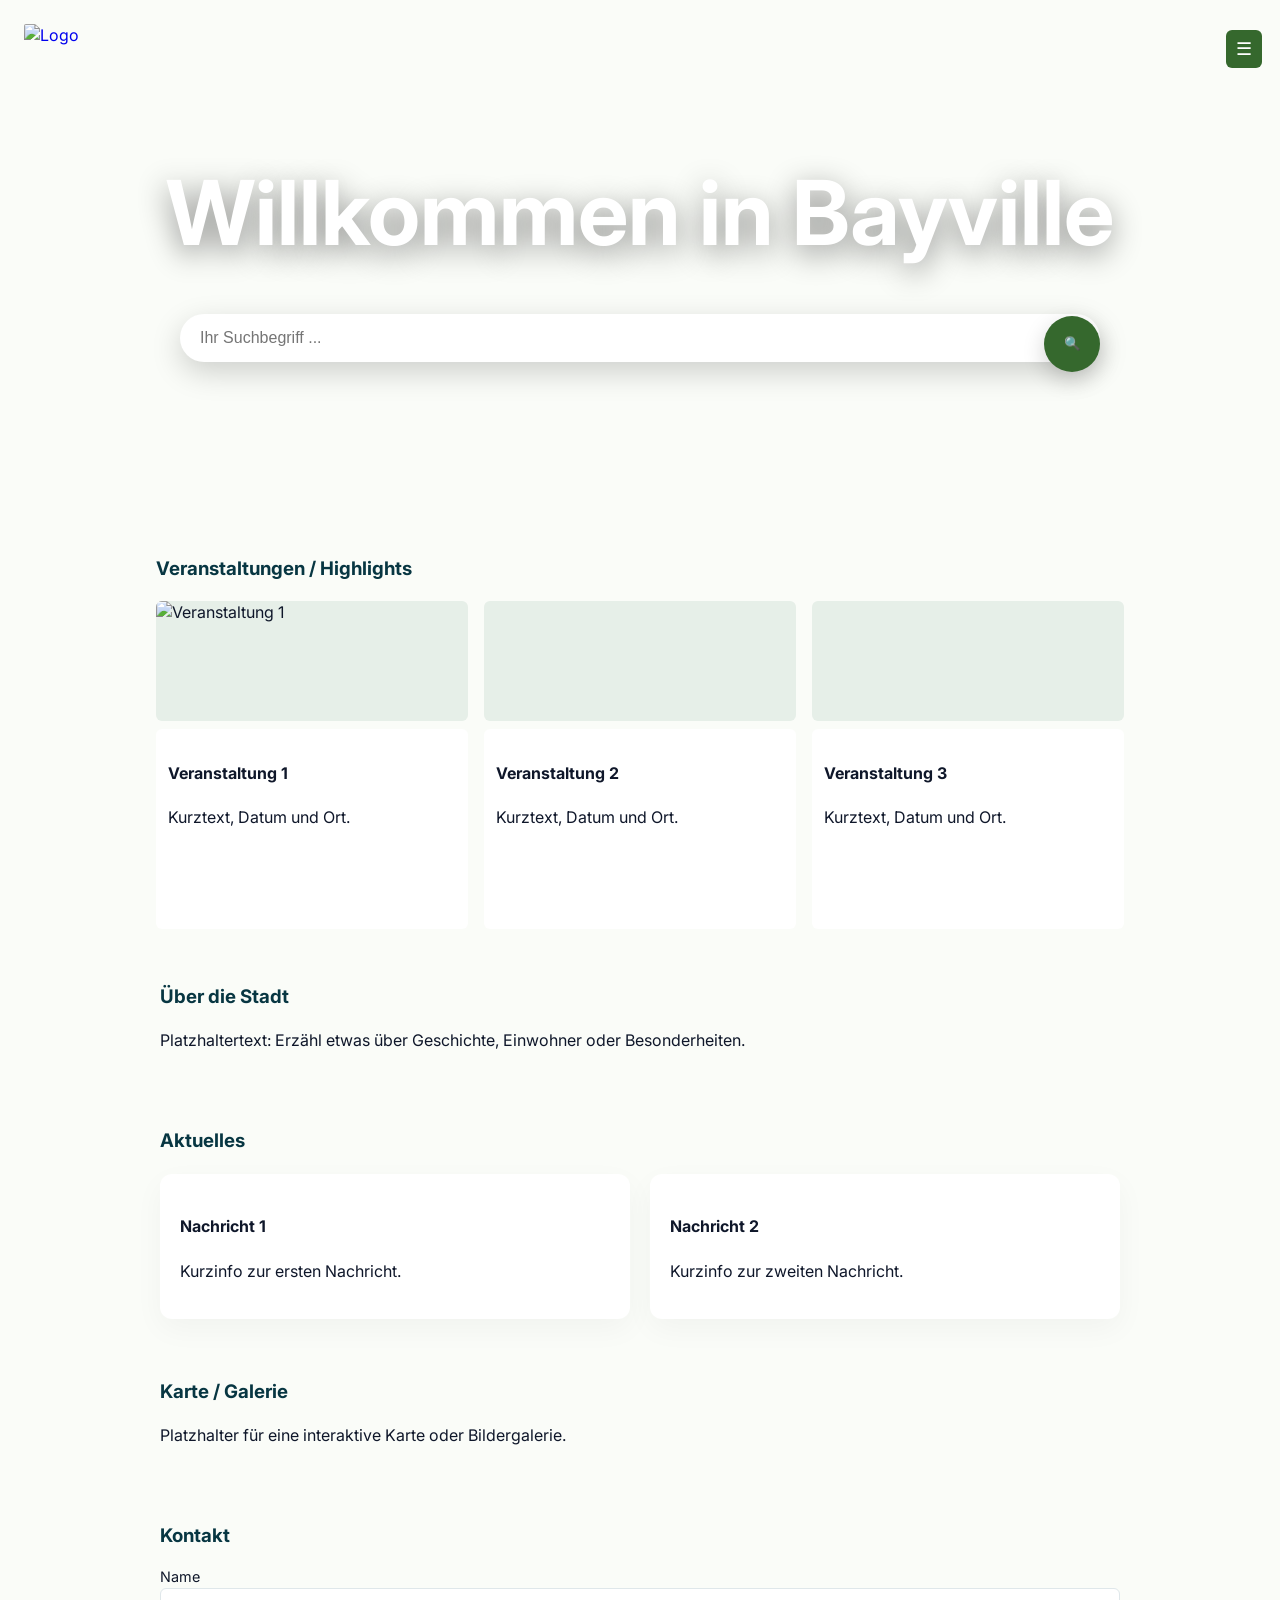
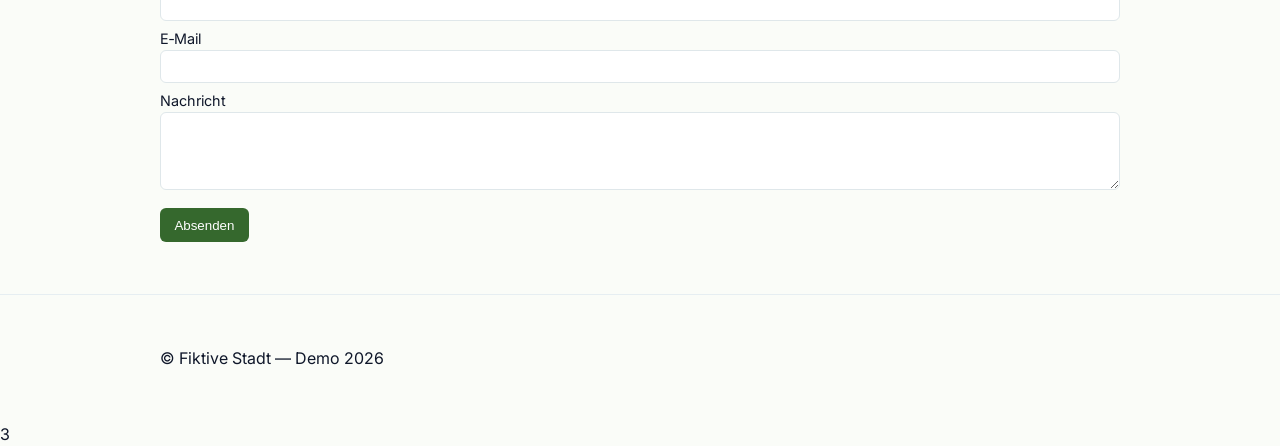
==== index.html @ 268fbe94 "Add files via upload" ====
<!doctype html>
<html lang="de">
  <head>
    <meta charset="utf-8" />
    <meta name="viewport" content="width=device-width,initial-scale=1" />
    <title>Fiktive Stadt — Startseite</title>
    <link rel="icon" href="Assets/Images/ChatGPT Image 23. Feb. 2026, 16_49_13.png">
    <link href="https://fonts.googleapis.com/css2?family=Inter:wght@300;400;600;700&display=swap" rel="stylesheet">
    <link rel="stylesheet" href="css/style.css">
  </head>
  <body>

    <a href="index.html"><img src="Assets/Images/logo.png" class="site-logo" alt="Logo"></a>
    <button class="sidebar-toggle" id="sidebar-toggle" aria-label="Menü öffnen">☰</button>

    <div class="sidebar" id="sidebar" aria-hidden="true">
      <ul>
          <li><a href="#">Stadt/Verwaltung</a>
            <ul>
              <li><a href="dienstleistungen.html">Dienstleistungen von A-Z</a></li>
              <li><a href="bauen_wohnen.html">Bauen und wohnen</a></li>
           </ul>
          </li>
         <li><a href="#">Politik</a>
            <ul>
             <li><a href="pages/schulrat.html">Schulrat</a></li>
            </ul>
          </li>
          <li><a href="pages/daten.html">Daten über die Schule</a></li>
          <li><a href="#">Bauen und Wohnen</a></li>
          <li><a href="gallery.html">Galerie</a></li>
          <li><a href="#">Tourismus</a></li>
          <li><a href="#">Mobilität</a></li>
          <li><a href="pages/veranstaltungen.html">Veranstaltungen</a></li>
     </ul>
    </div>

    <main id="main" class="main-content" role="main">
      <section id="home" class="hero">
        <div class="hero-overlay">
          <h1>Willkommen in Bayville</h1>
          <form class="hero-search" role="search" onsubmit="return false">
            <input id="searchInput" placeholder="Ihr Suchbegriff ..." aria-label="Suche">
            <button>🔍</button>
          </form>
        </div>
      </section>

      <!-- Events als separater Abschnitt (kein Overlap mehr) -->
      <section class="container events-section">
        <h3>Veranstaltungen / Highlights</h3>
        <div class="events-grid">
          <div class="events-item">
            <div class="thumb">
              <img src="Assets/Images/2026-02-21_15.19.19.png" alt="Veranstaltung 1">
            </div>
            <div class="detail">
              <h4>Veranstaltung 1</h4>
              <p>Kurztext, Datum und Ort.</p>
            </div>
          </div>
          <div class="events-item">
            <div class="thumb"></div>
            <div class="detail">
              <h4>Veranstaltung 2</h4>
              <p>Kurztext, Datum und Ort.</p>
            </div>
          </div>
          <div class="events-item">
            <div class="thumb"></div>
            <div class="detail">
              <h4>Veranstaltung 3</h4>
              <p>Kurztext, Datum und Ort.</p>
            </div>
          </div>
        </div>
      </section>

      <section id="about" class="container">
        <h3>Über die Stadt</h3>
        <p>Platzhaltertext: Erzähl etwas über Geschichte, Einwohner oder Besonderheiten.</p>
      </section>

      <section id="news" class="container">
        <h3>Aktuelles</h3>
        <div class="card-grid" id="newsList">
          <article class="card">
            <h4>Nachricht 1</h4>
            <p>Kurzinfo zur ersten Nachricht.</p>
          </article>
          <article class="card">
            <h4>Nachricht 2</h4>
            <p>Kurzinfo zur zweiten Nachricht.</p>
          </article>
        </div>
      </section>

      <section id="gallery" class="container">
        <h3>Karte / Galerie</h3>
        <p>Platzhalter für eine interaktive Karte oder Bildergalerie.</p>
      </section>

      <section id="contact" class="container">
        <h3>Kontakt</h3>
        <form id="contactForm">
          <label for="name">Name</label>
          <input id="name" name="name" required>
          <label for="email">E‑Mail</label>
          <input id="email" name="email" type="email" required>
          <label for="message">Nachricht</label>
          <textarea id="message" name="message" rows="4" required></textarea>
          <button type="submit">Absenden</button>
        </form>
      </section>
    </main>

    <footer class="site-footer">
      <div class="container">
        <p>© Fiktive Stadt — Demo 2026</p>
      </div>
    </footer>

    <script src="js/main.js"></script>
  </body>
</html>
3
---- css/style.css ----
/* Design-Token / Grundfarben */
:root {
  --bg: #FAFCF8;
  --card: #ffffff;
  --accent: #35682D;
  --muted: #6b7280;
}

/* Global */
* {
  box-sizing: border-box;
}

/* Alle Bilder responsiv machen */
img {
  max-width: 100%;
  height: auto;
  display: block;
}

body {
  font-family: 'Inter', system-ui, -apple-system, 'Segoe UI', Roboto, 'Helvetica Neue', Arial;
  margin: 0;
  background: var(--bg);
  color: #0f172a;
  line-height: 1.45;
}

.container {
  max-width: 1000px;
  margin: 0 auto;
  padding: 1.25rem;
}

.logo {
  margin: 0;
  font-size: 1.25rem;
  color: var(--accent);
}

h2,
h3 {
  color: #073642;
}

/* Layout */
.layout {
  display: flex;
  min-height: 100vh;
}

.main-content {
  flex: 1;
}

/* Sidebar (slide-in) */
.sidebar {
  position: fixed;
  top: 0;
  right: -280px;
  width: 280px;
  height: 100%;
  background: var(--sidebar-bg, #2f5231);
  padding: 20px;
  overflow: auto;
  transition: right .28s ease;
  z-index: 1001;
}

.sidebar.open {
  right: 0;
}

.sidebar .logo {
  font-size: 1.15rem;
  margin-bottom: 0.75rem;
  color: var(--accent);
}

/* Navigation in Sidebar (UL + .main-nav einheitlich) */
.main-nav,
.sidebar ul {
  display: flex;
  flex-direction: column;
  gap: .35rem;
  padding: 0;
  margin: 0;
  list-style: none;
}

.main-nav a,
.sidebar ul a {
  color: #fff;
  text-decoration: none;
  padding: .45rem;
  border-radius: 6px;
  display: block;
}

.main-nav a:hover,
.sidebar ul a:hover {
  background: rgba(255, 255, 255, .06);
  color: #fff;
}

.main-nav a.active {
  background: var(--accent);
  color: #fff;
}

/* Sidebar Suche */
.search {
  margin-top: .75rem;
}

.search input {
  width: 100%;
  padding: .4rem .6rem;
  border-radius: 6px;
  border: 1px solid #d3dce0;
}

/* Sidebar Toggle */
.sidebar-toggle {
  position: fixed;
  top: 18px;
  right: 18px;
  left: auto;
  z-index: 1300;
  background: var(--accent);
  color: #fff;
  border: none;
  padding: 8px 10px;
  border-radius: 6px;
  font-size: 18px;
  cursor: pointer;
}

/* Hero-Bereich */
.hero {
  position: relative;
  min-height: 520px;
  margin: 0;
  padding: 0;
  background-image: url('../Assets/Images/2026-02-21_15.12.28.png');
  background-size: cover;
  background-position: center;
  background-repeat: no-repeat;
  color: #fff;
}




.hero-overlay {
  position: relative;
  display: flex;
  flex-direction: column;
  align-items: center;
  justify-content: center;
  min-height: 520px;
  padding: 3rem 1rem;
  text-align: center;
}

.hero-overlay h1 {
  font-size: clamp(2.5rem, 7vw, 6rem);
  margin: 0;
  color: #fff;
  font-weight: 700;
  text-shadow: 0 8px 30px rgba(0,0,0,0.45);
}

.hero-overlay p {
  margin: 0 0 1rem;
  font-size: 1.05rem;
  color: rgba(255,255,255,0.9);
}

/* Hero Suche */
.hero-search {
  margin-top: 1.6rem;
  display: flex;
  align-items: center;
  width: min(920px, 86%);
  max-width: 920px;
}

.hero-search input {
  flex: 1;
  padding: 0.95rem 1.25rem;
  border-radius: 999px;
  border: none;
  font-size: 1rem;
  box-shadow: 0 10px 30px rgba(0,0,0,0.18);
}

.hero-search button {
  margin-left: -56px;
  border: none;
  width: 56px;
  height: 56px;
  border-radius: 999px;
  background: var(--accent);
  color: #fff;
  display: flex;
  align-items: center;
  justify-content: center;
  box-shadow: 0 8px 22px rgba(0,0,0,0.18);
  cursor: pointer;
}

/* Hero Card (kleine überlappende Karte) */
.hero .hero-card {
  position: relative;
  margin-top: 1rem;
  background: var(--card);
  padding: 0.9rem;
  border-radius: 8px;
  box-shadow: 0 8px 20px rgba(12,16,14,0.06);
  width: auto;
  color: #072a12;
}

.hero .hero-inner {
  max-width: 640px;
  padding: 3rem 2rem;
}

.hero .hero-inner h2 {
  font-size: 2.25rem;
  margin: 0 0 .5rem;
}

.hero .hero-inner p {
  font-size: 1.05rem;
  margin: 0;
  color: var(--muted);
}

/* Karten / Features / Events */
.card-grid {
  display: grid;
  grid-template-columns: repeat(auto-fit, minmax(240px, 1fr));
  gap: 1.25rem;
  margin-top: 1.25rem;
}

.card {
  background: var(--card);
  padding: 1.25rem;
  border-radius: 12px;
  box-shadow: 0 10px 30px rgba(9,17,12,0.04);
  transition: transform .18s ease, box-shadow .18s ease;
}

.card:hover {
  transform: translateY(-6px);
  box-shadow: 0 18px 40px rgba(9,17,12,0.08);
}

.features {
  display: grid;
  grid-template-columns: repeat(3,1fr);
  gap: 1rem;
  margin-top: 3.5rem;
  padding: 1rem;
}

.feature {
  background: var(--card);
  padding: 1.25rem;
  border-radius: 10px;
  text-align: center;
}

.events-section {
  padding: 1rem;
}

.events-grid {
  display: grid;
  grid-template-columns: repeat(3,1fr);
  gap: 1rem;
}

.events-item .thumb {
  background: #e6efe8;
  border-radius: 6px;
  height: 120px;
  overflow: hidden;
}

.events-item .thumb img {
  width: 100%;
  height: 100%;
  object-fit: cover;
}

.events-item .detail {
  background: var(--card);
  border-radius: 6px;
  padding: 0.75rem;
  margin-top: 0.5rem;
  height: 200px;
}

/* Site-Logo (fix) */
.site-logo {
  position: fixed;
  top: 18px;
  left: 18px;
  width: 86px;
  height: auto;
  z-index: 1301;
  padding: 6px;
  border-radius: 8px;
}

/* Hero PNG (optisch ausblendbar) */
.hero-png {
  display: none;
}

/* Accessibility */
.skip-link {
  position: absolute;
  left: 0;
  top: 0;
  background: #000;
  color: #fff;
  padding: 0.5rem 0.75rem;
  transform: translateY(-120%);
  transition: transform .18s ease;
}

.skip-link:focus {
  transform: translateY(0);
  z-index: 2000;
}

.sr-only {
  position: absolute;
  width: 1px;
  height: 1px;
  padding: 0;
  margin: -1px;
  overflow: hidden;
  clip: rect(0,0,0,0);
  white-space: nowrap;
  border: 0;
}

/* Mobile Menü / Sidebar Zustände */
.menu-toggle {
  display: none;
  background: transparent;
  border: 1px solid #e6eef2;
  padding: 0.4rem 0.6rem;
  border-radius: 6px;
}

.sidebar.collapsed {
  display: none;
}

/* Dropdown-Caret in Sidebar: only show for items with submenus (marked by JS) */
.sidebar ul li.has-sub > a:after {
  content: '\25BC';
  float: right;
  opacity: 0.6;
  transform: rotate(-90deg);
  transition: transform .18s;
}

.sidebar ul li.open > a:after {
  transform: rotate(0deg);
}

/* Submenus collapsed by default; .open will reveal them */
.sidebar ul li ul {
  display: none;
  margin-left: .25rem;
}
.sidebar ul li.open > ul {
  display: block;
}

/* Formulare / Footer */
.site-footer {
  padding: 1rem 0;
  border-top: 1px solid #e6eef2;
  margin-top: 2rem;
}

label {
  display: block;
  margin-top: 0.5rem;
  font-size: 0.9rem;
}

input,
textarea {
  width: 100%;
  padding: 0.5rem;
  border: 1px solid #dfe7ea;
  border-radius: 6px;
}

button {
  margin-top: 0.75rem;
  padding: 0.6rem 0.9rem;
  background: var(--accent);
  color: #fff;
  border: none;
  border-radius: 6px;
}

/* Fokus-Stile */
a:focus,
button:focus,
input:focus,
textarea:focus {
  outline: 3px solid rgba(53,104,45,0.18);
  outline-offset: 2px;
}

/* Karte */
#map {
  width: 100%;
  height: 420px;
  border-radius: 8px;
  margin-top: 1rem;
  box-shadow: 0 6px 18px rgba(9,17,12,0.04);
}

/* Breakpoints */
@media (max-width: 880px) {
  .layout {
    flex-direction: column;
  }

  .sidebar {
    width: 100%;
    border-right: none;
    border-bottom: 1px solid #e6eef2;
    display: flex;
    align-items: center;
  }

  .sidebar .main-nav {
    flex-direction: row;
    flex-wrap: wrap;
    gap: 0.5rem;
    display: none;
  }

  .sidebar .main-nav.show {
    display: flex;
  }

  .menu-toggle {
    display: inline-block;
    margin-left: auto;
  }

  .hero {
    min-height: 360px;
  }

  .hero-overlay {
    min-height: 360px;
    padding: 2rem;
  }

  .hero .hero-image {
    height: 220px;
  }

  .hero-card {
    position: static;
    margin: -36px auto 0;
    right: auto;
    left: 1rem;
    width: calc(100% - 2rem);
  }

  .features {
    grid-template-columns: 1fr;
  }

  .events-grid {
    grid-template-columns: 1fr;
  }

  #map {
    height: 300px;
  }
}

/* --- Gallery & Lightbox Styles --- */
.gallery-grid {
  display: grid;
  grid-template-columns: repeat(auto-fit, minmax(220px, 1fr));
  gap: 1rem;
  margin-top: 1rem;
}
.gallery-item {
  background: linear-gradient(180deg, rgba(255,255,255,0.85), rgba(250,250,250,0.95));
  border-radius: 10px;
  overflow: hidden;
  box-shadow: 0 8px 20px rgba(9,17,12,0.04);
  cursor: pointer;
  transition: transform .18s ease, box-shadow .18s ease;
  position: relative;
}
.gallery-item:hover {
  transform: translateY(-6px) scale(1.02);
  box-shadow: 0 22px 50px rgba(9,17,12,0.10);
}
.gallery-item.pressed {
  transform: translateY(-6px) scale(1.06);
  box-shadow: 0 28px 60px rgba(9,17,12,0.16);
}
.gallery-item img {
  display: block;
  width: 100%;
  height: 160px;
  object-fit: cover;
}
.gallery-item figcaption {
  padding: .6rem .75rem;
  font-size: .95rem;
  color: var(--muted);
}

.score-badge {
  position: fixed;
  right: 18px;
  bottom: 18px;
  background: var(--accent);
  color: #fff;
  padding: .5rem .8rem;
  border-radius: 999px;
  box-shadow: 0 8px 30px rgba(12,16,14,0.12);
  z-index: 1600;
  font-weight: 600;
  display: flex;
  gap: .6rem;
  align-items: center;
}
.score-badge .value { font-variant-numeric: tabular-nums; }

.floating-plus {
  position: absolute;
  font-weight: 700;
  color: #3b8b3b;
  animation: floatUp .9s ease forwards;
  pointer-events: none;
}
@keyframes floatUp {
  from { opacity: 1; transform: translateY(0) scale(1); }
  to   { opacity: 0; transform: translateY(-36px) scale(1.2); }
}

.lightbox {
  position: fixed;
  inset: 0;
  display: flex;
  align-items: center;
  justify-content: center;
  background: rgba(0,0,0,0.75);
  z-index: 2000;
  opacity: 0;
  pointer-events: none;
  transition: opacity .18s ease;
}
.lightbox[aria-hidden="false"] {
  opacity: 1;
  pointer-events: auto;
}
.lightbox-img {
  max-width: calc(100% - 160px);
  max-height: calc(100% - 160px);
  border-radius: 8px;
  box-shadow: 0 18px 50px rgba(0,0,0,0.5);
  transition: transform .18s ease;
}
.lightbox .lightbox-title {
  margin-top: .6rem;
  color: #fff;
}
.lightbox-close, .lightbox-prev, .lightbox-next {
  position: absolute;
  background: rgba(0,0,0,0.45);
  color: #fff;
  border: none;
  padding: .5rem .6rem;
  border-radius: 6px;
  cursor: pointer;
}
.lightbox-close { top: 18px; right: 18px; }
.lightbox-prev { left: 18px; }
.lightbox-next { right: 18px; }

@media (max-width: 720px){
  .gallery-item img { height: 140px; }
  .lightbox-img { max-width: calc(100% - 40px); max-height: calc(100% - 120px); }
}
@media (max-width: 720px) {
  .layout {
    flex-direction: column;
  }

  .sidebar {
    width: 100%;
    border-right: none;
    border-bottom: 1px solid #e6eef2;
  }

  .sidebar .main-nav {
    flex-direction: row;
    flex-wrap: wrap;
    gap: 0.5rem;
  }
}
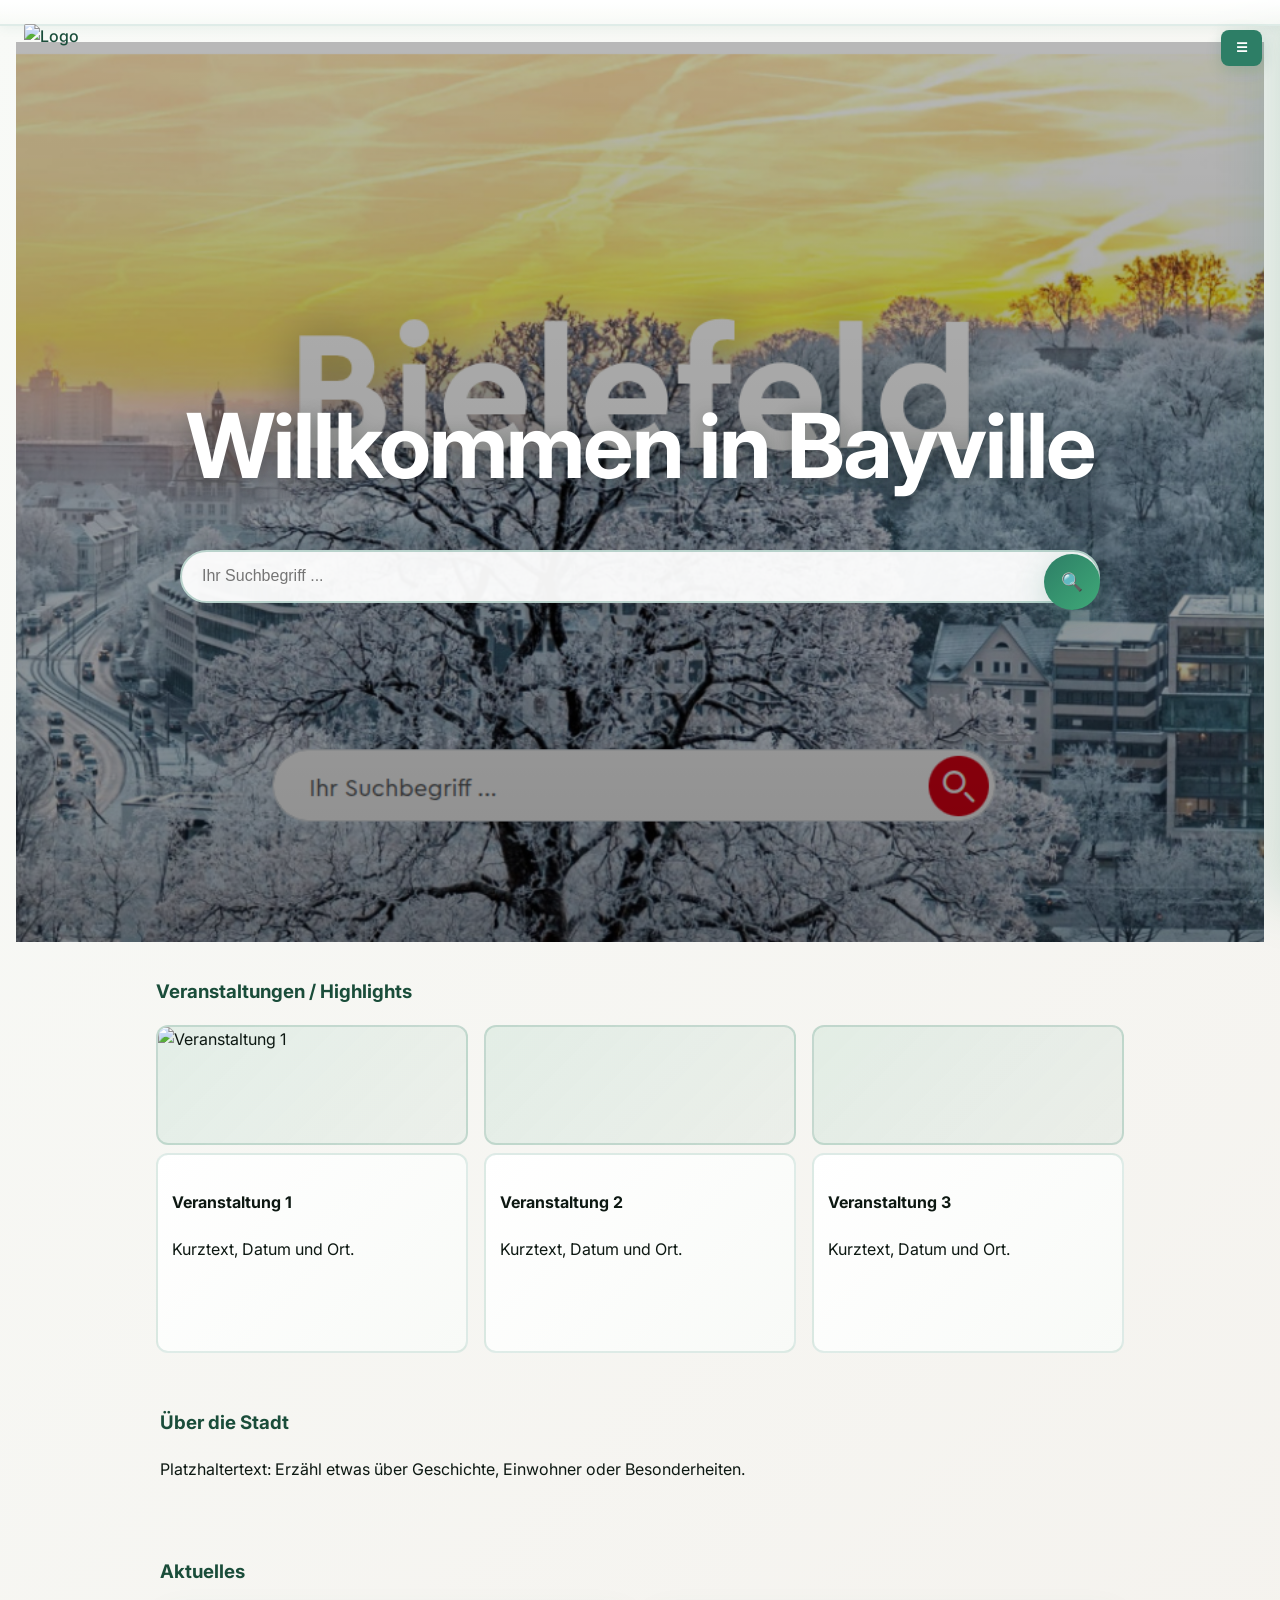
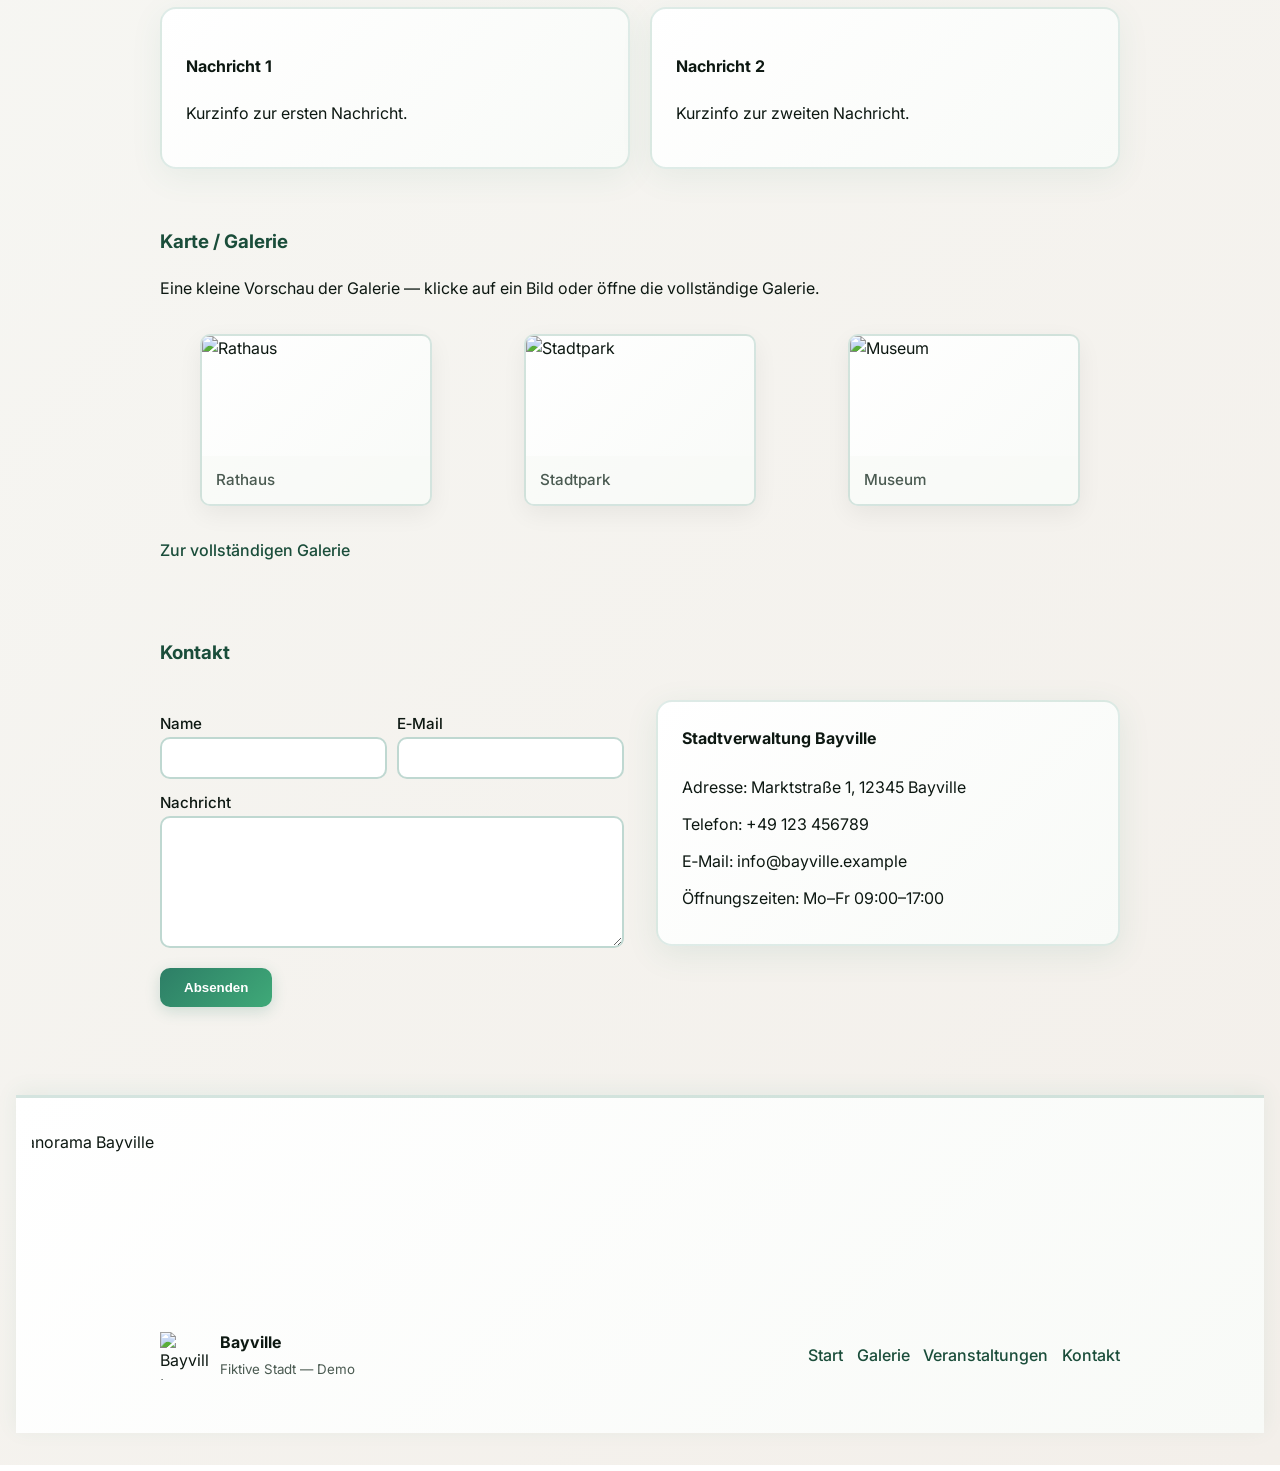
==== commit b75f1830: "Apply" ====
--- a/index.html
+++ b/index.html
@@ -10,30 +10,33 @@
   </head>
   <body>
 
-    <a href="index.html"><img src="Assets/Images/logo.png" class="site-logo" alt="Logo"></a>
-    <button class="sidebar-toggle" id="sidebar-toggle" aria-label="Menü öffnen">☰</button>
+    <header class="site-header">
+      <a href="index.html"><img src="Assets/Images/logo.png" class="site-logo" alt="Logo"></a>
+      <button class="sidebar-toggle" id="sidebar-toggle" aria-label="Menü öffnen">☰</button>
+    </header>
 
-    <div class="sidebar" id="sidebar" aria-hidden="true">
+    <nav class="sidebar" id="sidebar" aria-hidden="true" aria-label="Hauptnavigation">
+      <button class="sidebar-close" id="sidebar-close" aria-label="Navigation schließen">✕</button>
+      <div class="logo">Bayville</div>
       <ul>
-          <li><a href="#">Stadt/Verwaltung</a>
-            <ul>
-              <li><a href="dienstleistungen.html">Dienstleistungen von A-Z</a></li>
-              <li><a href="bauen_wohnen.html">Bauen und wohnen</a></li>
-           </ul>
-          </li>
-         <li><a href="#">Politik</a>
-            <ul>
-             <li><a href="pages/schulrat.html">Schulrat</a></li>
-            </ul>
-          </li>
-          <li><a href="pages/daten.html">Daten über die Schule</a></li>
-          <li><a href="#">Bauen und Wohnen</a></li>
-          <li><a href="gallery.html">Galerie</a></li>
-          <li><a href="#">Tourismus</a></li>
-          <li><a href="#">Mobilität</a></li>
-          <li><a href="pages/veranstaltungen.html">Veranstaltungen</a></li>
-     </ul>
-    </div>
+        <li><a href="index.html">Start</a></li>
+        <li><a href="gallery.html">Galerie</a></li>
+        <li><a href="events.html">Veranstaltungen</a></li>
+        <li><a href="news.html">Aktuelles</a></li>
+        <li class="has-sub"><a href="#">Verwaltung</a>
+          <ul class="sub">
+            <li><a href="dienstleistungen.html">Dienstleistungen</a></li>
+            <li><a href="bauen-wohnen.html">Bauen &amp; Wohnen</a></li>
+          </ul>
+        </li>
+        <li><a href="daten-stadt.html">Daten</a></li>
+        <li><a href="mobilitaet.html">Mobilität</a></li>
+        <li><a href="tourismus.html">Tourismus</a></li>
+        <li><a href="karriere.html">Karriere</a></li>
+        <li><a href="politik.html">Politik</a></li>
+        <li><a href="contact.html">Kontakt</a></li>
+      </ul>
+    </nav>
 
     <main id="main" class="main-content" role="main">
       <section id="home" class="hero">
@@ -95,32 +98,83 @@
         </div>
       </section>
 
-      <section id="gallery" class="container">
+      <section id="gallery" class="container gallery-preview">
         <h3>Karte / Galerie</h3>
-        <p>Platzhalter für eine interaktive Karte oder Bildergalerie.</p>
+        <p>Eine kleine Vorschau der Galerie — klicke auf ein Bild oder öffne die vollständige Galerie.</p>
+
+        <div class="gallery-grid preview">
+          <figure class="gallery-item" data-title="Rathaus" data-fullimg="https://picsum.photos/id/1018/1600/1000">
+            <img src="https://picsum.photos/id/1018/400/300" alt="Rathaus" loading="lazy">
+            <figcaption>Rathaus</figcaption>
+          </figure>
+          <figure class="gallery-item" data-title="Stadtpark" data-fullimg="https://picsum.photos/id/1020/1600/1000">
+            <img src="https://picsum.photos/id/1020/400/300" alt="Stadtpark" loading="lazy">
+            <figcaption>Stadtpark</figcaption>
+          </figure>
+          <figure class="gallery-item" data-title="Museum" data-fullimg="https://picsum.photos/id/1043/1600/1000">
+            <img src="https://picsum.photos/id/1043/400/300" alt="Museum" loading="lazy">
+            <figcaption>Museum</figcaption>
+          </figure>
+        </div>
+
+        <p><a href="gallery.html">Zur vollständigen Galerie</a></p>
       </section>
 
       <section id="contact" class="container">
         <h3>Kontakt</h3>
-        <form id="contactForm">
-          <label for="name">Name</label>
-          <input id="name" name="name" required>
-          <label for="email">E‑Mail</label>
-          <input id="email" name="email" type="email" required>
-          <label for="message">Nachricht</label>
-          <textarea id="message" name="message" rows="4" required></textarea>
-          <button type="submit">Absenden</button>
-        </form>
+        <div class="contact-grid">
+          <form id="contactForm" class="contact-form">
+            <div class="row">
+              <div>
+                <label for="name">Name</label>
+                <input id="name" name="name" required>
+              </div>
+              <div>
+                <label for="email">E‑Mail</label>
+                <input id="email" name="email" type="email" required>
+              </div>
+            </div>
+            <div class="row">
+              <div class="full">
+                <label for="message">Nachricht</label>
+                <textarea id="message" name="message" rows="6" required></textarea>
+              </div>
+            </div>
+            <button type="submit">Absenden</button>
+          </form>
+
+          <aside class="contact-info" aria-labelledby="contact-info-heading">
+            <h4 id="contact-info-heading">Stadtverwaltung Bayville</h4>
+            <p>Adresse: Marktstraße 1, 12345 Bayville</p>
+            <p>Telefon: +49 123 456789</p>
+            <p>E‑Mail: info@bayville.example</p>
+            <p>Öffnungszeiten: Mo–Fr 09:00–17:00</p>
+          </aside>
+        </div>
       </section>
+
+      <footer class="site-footer">
+        <div class="footer-top">
+          <img src="Assets/Images/2026-02-21_15.12.28.png" alt="Panorama Bayville" aria-hidden="true">
+        </div>
+        <div class="container">
+          <div class="brand">
+            <img src="Assets/Images/logo.png" alt="Bayville Logo" width="48" height="48">
+            <div>
+              <strong>Bayville</strong>
+              <div><small>Fiktive Stadt — Demo</small></div>
+            </div>
+          </div>
+          <nav aria-label="Footer navigation">
+            <a href="index.html">Start</a>
+            <a href="gallery.html">Galerie</a>
+            <a href="events.html">Veranstaltungen</a>
+            <a href="contact.html">Kontakt</a>
+          </nav>
+        </div>
+      </footer>
     </main>
-
-    <footer class="site-footer">
-      <div class="container">
-        <p>© Fiktive Stadt — Demo 2026</p>
-      </div>
-    </footer>
 
     <script src="js/main.js"></script>
   </body>
-</html>
-3+</html>
--- a/css/style.css
+++ b/css/style.css
@@ -1,9 +1,17 @@
 /* Design-Token / Grundfarben */
 :root {
-  --bg: #FAFCF8;
+  --bg: #f8faf7;
+  --bg-light: #ffffff;
   --card: #ffffff;
-  --accent: #35682D;
-  --muted: #6b7280;
+  --accent: #2d7e66;
+  --accent-light: #3fa978;
+  --accent-dark: #1a4d3a;
+  --muted: #6b7d77;
+  --text-primary: #0d1812;
+  --text-secondary: #4a5a51;
+  --beige: #e8dcc4;
+  --beige-light: #f3efea;
+  --glass: rgba(45, 126, 102, 0.08);
 }
 
 /* Global */
@@ -21,15 +29,20 @@
 body {
   font-family: 'Inter', system-ui, -apple-system, 'Segoe UI', Roboto, 'Helvetica Neue', Arial;
   margin: 0;
-  background: var(--bg);
-  color: #0f172a;
-  line-height: 1.45;
-}
+  background: linear-gradient(135deg, var(--bg) 0%, var(--beige-light) 100%);
+  color: var(--text-primary);
+  line-height: 1.6;
+  overflow-x: hidden;
+}
+
+html { overflow-x: hidden; }
 
 .container {
   max-width: 1000px;
   margin: 0 auto;
   padding: 1.25rem;
+  width: 100%;
+  box-sizing: border-box;
 }
 
 .logo {
@@ -40,7 +53,7 @@
 
 h2,
 h3 {
-  color: #073642;
+  color: var(--accent-dark);
 }
 
 /* Layout */
@@ -53,103 +66,67 @@
   flex: 1;
 }
 
-/* Sidebar (slide-in) */
+/* Sidebar overlays content by sliding in — no reserved space on desktop */
+@media (min-width: 881px){
+  .main-content { margin-right: 0; }
+}
+
+/* Sidebar removed — topbar navigation is used */
+/* ===== Sidebar (high-contrast) ===== */
 .sidebar {
   position: fixed;
+  right: 0;
   top: 0;
-  right: -280px;
   width: 280px;
-  height: 100%;
-  background: var(--sidebar-bg, #2f5231);
-  padding: 20px;
+  height: 100vh;
+  background: linear-gradient(180deg, #2d7e66 0%, #1a4d3a 100%);
+  border-left: 3px solid var(--accent-light);
+  color: #ffffff;
+  padding: 1.1rem 0.8rem;
+  box-shadow: -12px 0 50px rgba(45, 126, 102, 0.2);
+  z-index: 1400;
   overflow: auto;
-  transition: right .28s ease;
-  z-index: 1001;
-}
-
-.sidebar.open {
-  right: 0;
-}
-
-.sidebar .logo {
-  font-size: 1.15rem;
-  margin-bottom: 0.75rem;
-  color: var(--accent);
-}
-
-/* Navigation in Sidebar (UL + .main-nav einheitlich) */
-.main-nav,
-.sidebar ul {
-  display: flex;
-  flex-direction: column;
-  gap: .35rem;
-  padding: 0;
-  margin: 0;
-  list-style: none;
-}
-
-.main-nav a,
-.sidebar ul a {
-  color: #fff;
-  text-decoration: none;
-  padding: .45rem;
-  border-radius: 6px;
-  display: block;
-}
-
-.main-nav a:hover,
-.sidebar ul a:hover {
-  background: rgba(255, 255, 255, .06);
-  color: #fff;
-}
-
-.main-nav a.active {
-  background: var(--accent);
-  color: #fff;
-}
-
-/* Sidebar Suche */
-.search {
-  margin-top: .75rem;
-}
-
-.search input {
-  width: 100%;
-  padding: .4rem .6rem;
-  border-radius: 6px;
-  border: 1px solid #d3dce0;
-}
-
-/* Sidebar Toggle */
-.sidebar-toggle {
-  position: fixed;
-  top: 18px;
-  right: 18px;
-  left: auto;
-  z-index: 1300;
-  background: var(--accent);
-  color: #fff;
-  border: none;
-  padding: 8px 10px;
-  border-radius: 6px;
-  font-size: 18px;
-  cursor: pointer;
+  transform: translateX(100%);
+  transition: transform .28s ease;
+}
+.sidebar .logo { color: #ffffff; margin: 0 0 0.75rem 0; font-weight:700; text-align:center }
+.sidebar ul { list-style:none; margin: 0; padding: 0; display:flex; flex-direction:column; gap: .25rem }
+.sidebar a { color: rgba(255, 255, 255, 0.9); text-decoration: none; padding: .55rem .65rem; display:block; border-radius:8px; transition: all .2s ease }
+.sidebar a:hover { background: rgba(255, 255, 255, 0.15); color: #ffffff }
+.sidebar .section-head { padding: .45rem .65rem; color: rgba(255, 255, 255, 0.75); font-weight:600 }
+.sidebar .sub { margin-left: .4rem; padding-left: .25rem }
+.sidebar .disabled { display: block; padding: .55rem .65rem; color: rgba(255, 255, 255, 0.6); font-style: italic }
+
+.sidebar .has-sub > a:after { content: '▸'; float:right; transform: rotate(0); transition: transform .18s ease }
+.sidebar .open > a:after { transform: rotate(90deg) }
+
+/* When open, slide in from the right (desktop & mobile) */
+.sidebar.open { transform: translateX(0) }
+
+/* Sidebar toggle (visible top-right) */
+.sidebar-toggle { position: fixed; top: 18px; right: 18px; z-index: 1500; background: var(--accent); color: #ffffff; border:none; padding:.65rem .9rem; border-radius:8px; font-weight: 600; transition: all .2s ease; cursor: pointer; box-shadow: 0 4px 15px rgba(45, 126, 102, 0.2); }
+.sidebar-toggle:hover { background: var(--accent-light); transform: scale(1.05); box-shadow: 0 8px 24px rgba(45, 126, 102, 0.35); }
+@media (max-width:880px){
+  .sidebar { transform: translateX(100%); }
+  .sidebar.open { transform: translateX(0) }
+  .main-content { margin-right: 0 }
 }
 
 /* Hero-Bereich */
 .hero {
   position: relative;
-  min-height: 520px;
+  min-height: 100vh;
+  height: 100vh;
   margin: 0;
   padding: 0;
-  background-image: url('../Assets/Images/2026-02-21_15.12.28.png');
+  width: 100%;
+  max-width: 100%;
+  background-image: url("../Bildschirmfoto vom 2026-02-23 17-34-32.png");
   background-size: cover;
-  background-position: center;
+  background-position: center center;
   background-repeat: no-repeat;
   color: #fff;
 }
-
-
 
 
 .hero-overlay {
@@ -158,7 +135,8 @@
   flex-direction: column;
   align-items: center;
   justify-content: center;
-  min-height: 520px;
+  min-height: inherit;
+  height: 100%;
   padding: 3rem 1rem;
   text-align: center;
 }
@@ -166,16 +144,27 @@
 .hero-overlay h1 {
   font-size: clamp(2.5rem, 7vw, 6rem);
   margin: 0;
-  color: #fff;
+  color: #ffffff;
   font-weight: 700;
-  text-shadow: 0 8px 30px rgba(0,0,0,0.45);
+  text-shadow: 0 4px 20px rgba(13, 24, 18, 0.3);
+  letter-spacing: -0.02em;
 }
 
 .hero-overlay p {
   margin: 0 0 1rem;
   font-size: 1.05rem;
-  color: rgba(255,255,255,0.9);
-}
+  color: rgba(255, 255, 255, 0.95);
+}
+
+/* stronger hero overlay for contrast */
+.hero::after {
+  content: '';
+  position: absolute;
+  inset: 0;
+  background: linear-gradient(180deg, rgba(0,0,0,0.28), rgba(0,0,0,0.45));
+  pointer-events: none;
+}
+.hero-overlay { position: relative; z-index: 2 }
 
 /* Hero Suche */
 .hero-search {
@@ -190,9 +179,18 @@
   flex: 1;
   padding: 0.95rem 1.25rem;
   border-radius: 999px;
-  border: none;
+  border: 2px solid rgba(45, 126, 102, 0.3);
   font-size: 1rem;
-  box-shadow: 0 10px 30px rgba(0,0,0,0.18);
+  background: rgba(255, 255, 255, 0.95);
+  color: var(--text-primary);
+  box-shadow: 0 10px 40px rgba(0, 0, 0, 0.1);
+  transition: all .2s ease;
+}
+
+.hero-search input:focus {
+  border-color: var(--accent);
+  background: #ffffff;
+  box-shadow: 0 10px 40px rgba(45, 126, 102, 0.2);
 }
 
 .hero-search button {
@@ -201,25 +199,35 @@
   width: 56px;
   height: 56px;
   border-radius: 999px;
-  background: var(--accent);
-  color: #fff;
+  background: linear-gradient(135deg, var(--accent) 0%, var(--accent-light) 100%);
+  color: #ffffff;
   display: flex;
   align-items: center;
   justify-content: center;
-  box-shadow: 0 8px 22px rgba(0,0,0,0.18);
+  box-shadow: 0 8px 30px rgba(45, 126, 102, 0.25);
   cursor: pointer;
+  transition: all .2s ease;
+  font-weight: 600;
+  font-size: 1.1rem;
+}
+
+.hero-search button:hover {
+  transform: scale(1.08);
+  box-shadow: 0 12px 40px rgba(45, 126, 102, 0.35);
 }
 
 /* Hero Card (kleine überlappende Karte) */
 .hero .hero-card {
   position: relative;
   margin-top: 1rem;
-  background: var(--card);
-  padding: 0.9rem;
-  border-radius: 8px;
-  box-shadow: 0 8px 20px rgba(12,16,14,0.06);
+  background: rgba(255, 255, 255, 0.95);
+  padding: 1.3rem;
+  border-radius: 16px;
+  border: 2px solid rgba(45, 126, 102, 0.2);
+  box-shadow: 0 12px 40px rgba(45, 126, 102, 0.15);
   width: auto;
-  color: #072a12;
+  color: var(--accent-dark);
+  backdrop-filter: blur(10px);
 }
 
 .hero .hero-inner {
@@ -247,16 +255,19 @@
 }
 
 .card {
-  background: var(--card);
-  padding: 1.25rem;
-  border-radius: 12px;
-  box-shadow: 0 10px 30px rgba(9,17,12,0.04);
-  transition: transform .18s ease, box-shadow .18s ease;
+  background: linear-gradient(135deg, #ffffff 0%, #f8faf7 100%);
+  padding: 1.5rem;
+  border-radius: 16px;
+  border: 2px solid rgba(45, 126, 102, 0.15);
+  box-shadow: 0 8px 32px rgba(45, 126, 102, 0.08);
+  transition: transform .2s ease, box-shadow .2s ease, border-color .2s ease, background .2s ease;
 }
 
 .card:hover {
-  transform: translateY(-6px);
-  box-shadow: 0 18px 40px rgba(9,17,12,0.08);
+  transform: translateY(-8px);
+  border-color: rgba(45, 126, 102, 0.4);
+  background: linear-gradient(135deg, #ffffff 0%, #f3efea 100%);
+  box-shadow: 0 16px 48px rgba(45, 126, 102, 0.15);
 }
 
 .features {
@@ -268,10 +279,19 @@
 }
 
 .feature {
-  background: var(--card);
-  padding: 1.25rem;
-  border-radius: 10px;
+  background: linear-gradient(135deg, #ffffff 0%, #f8faf7 100%);
+  border: 2px solid rgba(45, 126, 102, 0.2);
+  padding: 1.75rem;
+  border-radius: 16px;
   text-align: center;
+  transition: all .2s ease;
+  box-shadow: 0 4px 20px rgba(45, 126, 102, 0.08);
+}
+
+.feature:hover {
+  border-color: rgba(45, 126, 102, 0.5);
+  box-shadow: 0 12px 40px rgba(45, 126, 102, 0.15);
+  transform: translateY(-4px);
 }
 
 .events-section {
@@ -285,8 +305,9 @@
 }
 
 .events-item .thumb {
-  background: #e6efe8;
-  border-radius: 6px;
+  background: linear-gradient(135deg, rgba(63, 169, 120, 0.1), rgba(45, 126, 102, 0.05));
+  border: 2px solid rgba(45, 126, 102, 0.2);
+  border-radius: 12px;
   height: 120px;
   overflow: hidden;
 }
@@ -298,11 +319,18 @@
 }
 
 .events-item .detail {
-  background: var(--card);
-  border-radius: 6px;
-  padding: 0.75rem;
+  background: linear-gradient(135deg, #ffffff 0%, #f8faf7 100%);
+  border: 2px solid rgba(45, 126, 102, 0.15);
+  border-radius: 12px;
+  padding: 0.85rem;
   margin-top: 0.5rem;
   height: 200px;
+  color: var(--text-primary);
+  transition: all .2s ease;
+}
+
+.events-item .detail:hover {
+  border-color: rgba(45, 126, 102, 0.4);
 }
 
 /* Site-Logo (fix) */
@@ -317,6 +345,14 @@
   border-radius: 8px;
 }
 
+/* Topbar / Main navigation */
+.main-nav {
+  display: flex;
+  gap: 0.5rem;
+  align-items: center;
+}
+.main-nav a { text-decoration:none; color: inherit }
+
 /* Hero PNG (optisch ausblendbar) */
 .hero-png {
   display: none;
@@ -351,69 +387,173 @@
   border: 0;
 }
 
-/* Mobile Menü / Sidebar Zustände */
-.menu-toggle {
-  display: none;
-  background: transparent;
-  border: 1px solid #e6eef2;
-  padding: 0.4rem 0.6rem;
-  border-radius: 6px;
-}
-
-.sidebar.collapsed {
-  display: none;
-}
-
-/* Dropdown-Caret in Sidebar: only show for items with submenus (marked by JS) */
-.sidebar ul li.has-sub > a:after {
-  content: '\25BC';
-  float: right;
-  opacity: 0.6;
-  transform: rotate(-90deg);
-  transition: transform .18s;
-}
-
-.sidebar ul li.open > a:after {
-  transform: rotate(0deg);
-}
-
-/* Submenus collapsed by default; .open will reveal them */
-.sidebar ul li ul {
-  display: none;
-  margin-left: .25rem;
-}
-.sidebar ul li.open > ul {
-  display: block;
-}
+/* Sidebar-related dropdowns removed */
 
 /* Formulare / Footer */
 .site-footer {
   padding: 1rem 0;
-  border-top: 1px solid #e6eef2;
+  border-top: 2px solid rgba(29, 209, 161, 0.2);
   margin-top: 2rem;
 }
 
 label {
   display: block;
-  margin-top: 0.5rem;
-  font-size: 0.9rem;
+  margin-top: 0.75rem;
+  font-size: 0.95rem;
+  color: var(--text-primary);
+  font-weight: 500;
+}
+
+/* ===== Gallery & Lightbox ===== */
+.gallery-grid {
+  display: grid;
+  grid-template-columns: repeat(auto-fit, minmax(220px, 1fr));
+  gap: 1rem;
+  margin-top: 1rem;
+}
+.gallery-item {
+  background: linear-gradient(180deg, rgba(255,255,255,0.9), rgba(250,250,250,0.95));
+  border-radius: 12px;
+  overflow: hidden;
+  box-shadow: 0 8px 30px rgba(8,12,8,0.06);
+  cursor: pointer;
+  transition: transform .18s ease, box-shadow .18s ease;
+  position: relative;
+}
+.gallery-item:hover { transform: translateY(-6px); box-shadow: 0 22px 50px rgba(7,11,7,0.08); }
+.gallery-item img { width:100%; height:200px; object-fit:cover; display:block; }
+.gallery-item figcaption { padding: .6rem .8rem; font-weight:600; color:var(--muted); background:transparent; }
+
+.lightbox {
+  display: none;
+  position: fixed;
+  inset: 0;
+  background: rgba(7,11,9,0.75);
+  align-items: center;
+  justify-content: center;
+  z-index: 2000;
+  padding: 2rem;
+}
+.lightbox[aria-hidden='false'] { display:flex; }
+.lightbox .lightbox-img { max-width: min(92vw,1100px); max-height: 78vh; border-radius: 12px; box-shadow: 0 20px 60px rgba(0,0,0,0.7); }
+.lightbox .lightbox-title { color: var(--accent-light); margin-top: .6rem; font-weight:600; text-align:center; }
+.lightbox .lightbox-counter { color: rgba(255, 255, 255, 0.8); font-size: .9rem; text-align:center; margin-top:.25rem }
+.lightbox .lightbox-close, .lightbox .lightbox-prev, .lightbox .lightbox-next { position: absolute; background: rgba(29, 209, 161, 0.15); border: 2px solid rgba(29, 209, 161, 0.4); color: var(--accent-light); padding: .5rem .75rem; border-radius: 8px; cursor: pointer; transition: all .2s ease }
+.lightbox .lightbox-close { top: 20px; right: 24px }
+.lightbox .lightbox-prev { left: 20px; top: 50%; transform: translateY(-50%); }
+.lightbox .lightbox-close:hover, .lightbox .lightbox-prev:hover, .lightbox .lightbox-next:hover { background: rgba(29, 209, 161, 0.25); border-color: var(--accent) }
+.lightbox .lightbox-next { right: 20px; top: 50%; transform: translateY(-50%); }
+
+/* Floating/score animations removed (city site has no gamification) */
+
+/* Make hero text more readable on smaller screens */
+@media (max-width:720px){
+  .hero-overlay h1 { font-size: 2.2rem }
+  .hero-overlay { padding: 2rem .75rem }
 }
 
 input,
 textarea {
   width: 100%;
-  padding: 0.5rem;
-  border: 1px solid #dfe7ea;
-  border-radius: 6px;
+  padding: 0.65rem 0.85rem;
+  border: 2px solid rgba(45, 126, 102, 0.3);
+  border-radius: 10px;
+  background: rgba(255, 255, 255, 0.95);
+  color: var(--text-primary);
+  transition: all .2s ease;
+  font-size: 1rem;
+}
+
+input:focus,
+textarea:focus {
+  outline: none;
+  border-color: var(--accent);
+  background: #ffffff;
+  box-shadow: 0 0 20px rgba(45, 126, 102, 0.25);
 }
 
 button {
   margin-top: 0.75rem;
-  padding: 0.6rem 0.9rem;
-  background: var(--accent);
-  color: #fff;
+  padding: 0.75rem 1.5rem;
+  background: linear-gradient(135deg, var(--accent) 0%, var(--accent-light) 100%);
+  color: #ffffff;
   border: none;
-  border-radius: 6px;
+  border-radius: 10px;
+  font-weight: 600;
+  cursor: pointer;
+  transition: all .2s ease;
+  box-shadow: 0 4px 15px rgba(45, 126, 102, 0.2);
+}
+
+button:hover {
+  transform: translateY(-2px);
+  box-shadow: 0 8px 30px rgba(45, 126, 102, 0.35);
+}
+
+button:active {
+  transform: translateY(0);
+}
+
+a { color: var(--accent-dark); text-decoration: none; font-weight: 500; transition: color .2s ease }
+a:hover { color: var(--accent-light); text-decoration: underline }
+
+.site-header { display:flex; align-items:center; justify-content:space-between; background: linear-gradient(180deg, rgba(255, 255, 255, 0.95), rgba(248, 250, 247, 0.85)); backdrop-filter: blur(10px); border-bottom: 2px solid rgba(45, 126, 102, 0.15); padding: .75rem 1rem; position: sticky; top: 0; z-index: 1600; box-shadow: 0 2px 12px rgba(45, 126, 102, 0.08); }
+.site-logo { width: 92px; }
+
+.main-content { padding: 1rem 1rem 2rem; }
+
+.site-footer { background: linear-gradient(180deg, rgba(15,75,46,0.03), rgba(7,8,9,0.01)); }
+.site-footer nav a { color: #08321a }
+
+/* Vollbreites Bild oberhalb des Footers */
+.site-footer .footer-top { overflow: hidden; width: 100%; }
+.site-footer .footer-top img {
+  display: block;
+  width: 100vw;
+  max-width: 100%;
+  margin-left: calc(50% - 50vw);
+  height: 180px;
+  object-fit: cover;
+}
+
+/* Contact / Footer styles */
+.contact-grid {
+  display: grid;
+  grid-template-columns: 1fr 320px;
+  gap: 1.25rem;
+  align-items: start;
+}
+.contact-info {
+  background: linear-gradient(135deg, #ffffff 0%, #f8faf7 100%);
+  border: 2px solid rgba(45, 126, 102, 0.2);
+  padding: 1.5rem;
+  border-radius: 16px;
+  box-shadow: 0 8px 32px rgba(45, 126, 102, 0.1);
+}
+.contact-info h4 { margin-top: 0; }
+.contact-form .row { display: grid; grid-template-columns: 1fr 1fr; gap: .6rem; }
+.contact-form .row .full { grid-column: 1 / -1 }
+
+.site-footer {
+  margin-top: 2.25rem;
+  padding: 2rem 1rem;
+  background: linear-gradient(135deg, #ffffff 0%, #f8faf7 100%);
+  border-top: 3px solid rgba(45, 126, 102, 0.2);
+  color: var(--text-primary);
+  box-shadow: 0 -4px 20px rgba(45, 126, 102, 0.08);
+}
+.site-footer .container { display:flex; gap:1rem; align-items:center; justify-content:space-between; flex-wrap:wrap; }
+.site-footer .brand { display:flex; gap:.75rem; align-items:center; }
+.site-footer nav a { color: var(--accent-dark); text-decoration:none; margin-left:.6rem; transition: color .2s ease }
+.site-footer nav a:hover { color: var(--accent-light) }
+.site-footer small { color: var(--text-secondary) }
+
+/* Responsive adjustments */
+@media (max-width: 880px){
+  .contact-grid { grid-template-columns: 1fr; }
+  .contact-form .row { grid-template-columns: 1fr; }
+  .site-logo { left: 12px; width: 72px }
+  /* sidebar removed; no toggle */
 }
 
 /* Fokus-Stile */
@@ -421,7 +561,7 @@
 button:focus,
 input:focus,
 textarea:focus {
-  outline: 3px solid rgba(53,104,45,0.18);
+  outline: 3px solid rgba(45, 126, 102, 0.4);
   outline-offset: 2px;
 }
 
@@ -429,9 +569,10 @@
 #map {
   width: 100%;
   height: 420px;
-  border-radius: 8px;
+  border-radius: 16px;
+  border: 2px solid rgba(45, 126, 102, 0.2);
   margin-top: 1rem;
-  box-shadow: 0 6px 18px rgba(9,17,12,0.04);
+  box-shadow: 0 8px 32px rgba(45, 126, 102, 0.12);
 }
 
 /* Breakpoints */
@@ -440,29 +581,6 @@
     flex-direction: column;
   }
 
-  .sidebar {
-    width: 100%;
-    border-right: none;
-    border-bottom: 1px solid #e6eef2;
-    display: flex;
-    align-items: center;
-  }
-
-  .sidebar .main-nav {
-    flex-direction: row;
-    flex-wrap: wrap;
-    gap: 0.5rem;
-    display: none;
-  }
-
-  .sidebar .main-nav.show {
-    display: flex;
-  }
-
-  .menu-toggle {
-    display: inline-block;
-    margin-left: auto;
-  }
 
   .hero {
     min-height: 360px;
@@ -506,21 +624,23 @@
   margin-top: 1rem;
 }
 .gallery-item {
-  background: linear-gradient(180deg, rgba(255,255,255,0.85), rgba(250,250,250,0.95));
-  border-radius: 10px;
+  background: linear-gradient(135deg, #ffffff 0%, #f8faf7 100%);
+  border: 2px solid rgba(45, 126, 102, 0.2);
+  border-radius: 16px;
   overflow: hidden;
-  box-shadow: 0 8px 20px rgba(9,17,12,0.04);
+  box-shadow: 0 8px 24px rgba(45, 126, 102, 0.1);
   cursor: pointer;
-  transition: transform .18s ease, box-shadow .18s ease;
+  transition: transform .2s ease, box-shadow .2s ease, border-color .2s ease;
   position: relative;
 }
 .gallery-item:hover {
-  transform: translateY(-6px) scale(1.02);
-  box-shadow: 0 22px 50px rgba(9,17,12,0.10);
+  transform: translateY(-8px) scale(1.02);
+  border-color: rgba(45, 126, 102, 0.5);
+  box-shadow: 0 16px 48px rgba(45, 126, 102, 0.18);
 }
 .gallery-item.pressed {
-  transform: translateY(-6px) scale(1.06);
-  box-shadow: 0 28px 60px rgba(9,17,12,0.16);
+  transform: translateY(-8px) scale(1.06);
+  box-shadow: 0 20px 60px rgba(45, 126, 102, 0.25);
 }
 .gallery-item img {
   display: block;
@@ -529,39 +649,14 @@
   object-fit: cover;
 }
 .gallery-item figcaption {
-  padding: .6rem .75rem;
+  padding: .75rem .85rem;
   font-size: .95rem;
-  color: var(--muted);
-}
-
-.score-badge {
-  position: fixed;
-  right: 18px;
-  bottom: 18px;
-  background: var(--accent);
-  color: #fff;
-  padding: .5rem .8rem;
-  border-radius: 999px;
-  box-shadow: 0 8px 30px rgba(12,16,14,0.12);
-  z-index: 1600;
-  font-weight: 600;
-  display: flex;
-  gap: .6rem;
-  align-items: center;
-}
-.score-badge .value { font-variant-numeric: tabular-nums; }
-
-.floating-plus {
-  position: absolute;
-  font-weight: 700;
-  color: #3b8b3b;
-  animation: floatUp .9s ease forwards;
-  pointer-events: none;
-}
-@keyframes floatUp {
-  from { opacity: 1; transform: translateY(0) scale(1); }
-  to   { opacity: 0; transform: translateY(-36px) scale(1.2); }
-}
+  color: var(--text-secondary);
+  font-weight: 500;
+  background: rgba(248, 250, 247, 0.6);
+}
+
+/* Score/float visuals intentionally removed */
 
 .lightbox {
   position: fixed;
@@ -569,11 +664,12 @@
   display: flex;
   align-items: center;
   justify-content: center;
-  background: rgba(0,0,0,0.75);
+  background: rgba(13, 24, 18, 0.80);
   z-index: 2000;
   opacity: 0;
   pointer-events: none;
-  transition: opacity .18s ease;
+  transition: opacity .2s ease;
+  backdrop-filter: blur(5px);
 }
 .lightbox[aria-hidden="false"] {
   opacity: 1;
@@ -582,26 +678,35 @@
 .lightbox-img {
   max-width: calc(100% - 160px);
   max-height: calc(100% - 160px);
-  border-radius: 8px;
-  box-shadow: 0 18px 50px rgba(0,0,0,0.5);
-  transition: transform .18s ease;
+  border-radius: 16px;
+  box-shadow: 0 20px 60px rgba(0, 0, 0, 0.4);
+  transition: transform .2s ease;
 }
 .lightbox .lightbox-title {
   margin-top: .6rem;
-  color: #fff;
+  color: #ffffff;
+  font-weight: 600;
 }
 .lightbox-close, .lightbox-prev, .lightbox-next {
   position: absolute;
-  background: rgba(0,0,0,0.45);
-  color: #fff;
-  border: none;
-  padding: .5rem .6rem;
-  border-radius: 6px;
+  background: rgba(255, 255, 255, 0.15);
+  border: 2px solid rgba(255, 255, 255, 0.3);
+  color: #ffffff;
+  padding: .65rem .85rem;
+  border-radius: 10px;
   cursor: pointer;
-}
+  transition: all .2s ease;
+  font-weight: 600;
+}
+
+.lightbox-close:hover, .lightbox-prev:hover, .lightbox-next:hover {
+  background: rgba(255, 255, 255, 0.25);
+  border-color: #ffffff;
+}
+
 .lightbox-close { top: 18px; right: 18px; }
-.lightbox-prev { left: 18px; }
-.lightbox-next { right: 18px; }
+.lightbox-prev { left: 18px; top: 50%; transform: translateY(-50%); }
+.lightbox-next { right: 18px; top: 50%; transform: translateY(-50%); }
 
 @media (max-width: 720px){
   .gallery-item img { height: 140px; }
@@ -611,17 +716,91 @@
   .layout {
     flex-direction: column;
   }
-
-  .sidebar {
-    width: 100%;
-    border-right: none;
-    border-bottom: 1px solid #e6eef2;
-  }
-
-  .sidebar .main-nav {
-    flex-direction: row;
-    flex-wrap: wrap;
-    gap: 0.5rem;
-  }
-}
-
+}
+
+/* About & Content Sections */
+.about-section {
+  margin: 2rem 0;
+  padding: 1.5rem;
+  background: linear-gradient(135deg, #ffffff 0%, #f8faf7 100%);
+  border: 2px solid rgba(45, 126, 102, 0.15);
+  border-radius: 16px;
+  line-height: 1.8;
+}
+
+.about-section h3 {
+  margin-top: 0;
+  color: var(--accent-dark);
+}
+
+.about-section ul {
+  line-height: 1.9;
+}
+
+/* Contact Grid */
+.contact-grid {
+  display: grid;
+  grid-template-columns: 1fr 1fr;
+  gap: 2rem;
+  margin: 2rem 0;
+}
+
+.contact-info {
+  background: linear-gradient(135deg, #ffffff 0%, #f8faf7 100%);
+  border: 2px solid rgba(45, 126, 102, 0.15);
+  padding: 1.5rem;
+  border-radius: 16px;
+}
+
+.contact-info h3 {
+  color: var(--accent-dark);
+  margin-top: 1.5rem;
+}
+
+.contact-info h3:first-child {
+  margin-top: 0;
+}
+
+.contact-info p {
+  line-height: 1.8;
+  margin: 0.5rem 0;
+}
+
+@media (max-width: 880px) {
+  .contact-grid {
+    grid-template-columns: 1fr;
+    gap: 1.5rem;
+  }
+}
+
+/* --- Neue Galerie-Design-Styles --- */
+.gallery-section { padding: 1.25rem 0 2rem; }
+.gallery-toolbar { display:flex; justify-content:space-between; gap:1rem; align-items:center; margin-bottom:1rem; flex-wrap:wrap }
+.gallery-search input { padding: .5rem .75rem; border-radius: 10px; border: 2px solid rgba(45,126,102,0.12); min-width:180px }
+.filters { display:flex; gap:.5rem; align-items:center }
+.filters .filter { background: transparent; border: 2px solid rgba(45,126,102,0.12); color: var(--accent-dark); padding: .45rem .7rem; border-radius: 999px; cursor: pointer; font-weight:600 }
+.filters .filter.active { background: var(--accent); color: #fff; border-color: rgba(26,77,58,0.9) }
+
+/* Masonry-style grid using CSS columns */
+.gallery-grid.masonry { column-gap: 1rem; column-fill: balance; column-count: 3 }
+.gallery-grid.masonry .gallery-item { display: inline-block; width: 100%; margin: 0 0 1rem; break-inside: avoid; position: relative; border-radius: 12px; overflow: hidden; box-shadow: 0 8px 30px rgba(8,12,8,0.06); transition: transform .22s ease, box-shadow .22s ease }
+.gallery-grid.masonry .gallery-item img { display:block; width:100%; height:auto; transition: transform .35s ease }
+.gallery-grid.masonry .gallery-item:hover { transform: translateY(-6px) }
+.gallery-grid.masonry .gallery-item:hover img { transform: scale(1.03) }
+.gallery-grid.masonry .gallery-item figcaption { position: absolute; left:0; right:0; bottom:0; padding: .9rem 1rem; background: linear-gradient(180deg, rgba(0,0,0,0) 0%, rgba(0,0,0,0.45) 60%); color: #fff; transform: translateY(100%); transition: transform .22s ease }
+.gallery-grid.masonry .gallery-item:hover figcaption { transform: translateY(0) }
+.gallery-grid.masonry .meta h3 { margin: 0 0 .15rem; font-size: 1.05rem }
+.gallery-grid.masonry .meta small { color: rgba(255,255,255,0.85) }
+
+/* Preview grid on index page */
+.gallery-preview .gallery-grid.preview { column-count: initial; display: grid; grid-template-columns: repeat(auto-fit, minmax(140px, 1fr)); gap: .75rem }
+.gallery-preview .gallery-item { border-radius: 10px; overflow: hidden; box-shadow: 0 8px 24px rgba(8,12,8,0.06); transition: transform .18s ease }
+.gallery-preview .gallery-item img { width:100%; height:120px; object-fit:cover }
+.gallery-preview .gallery-item:hover { transform: translateY(-6px) }
+
+/* hidden state used by filters/search */
+.gallery-filter-hidden { display: none !important }
+
+@media (max-width: 1080px) { .gallery-grid.masonry { column-count: 2 } }
+@media (max-width: 720px) { .gallery-grid.masonry { column-count: 1 } .gallery-toolbar { gap:.5rem } }
+
